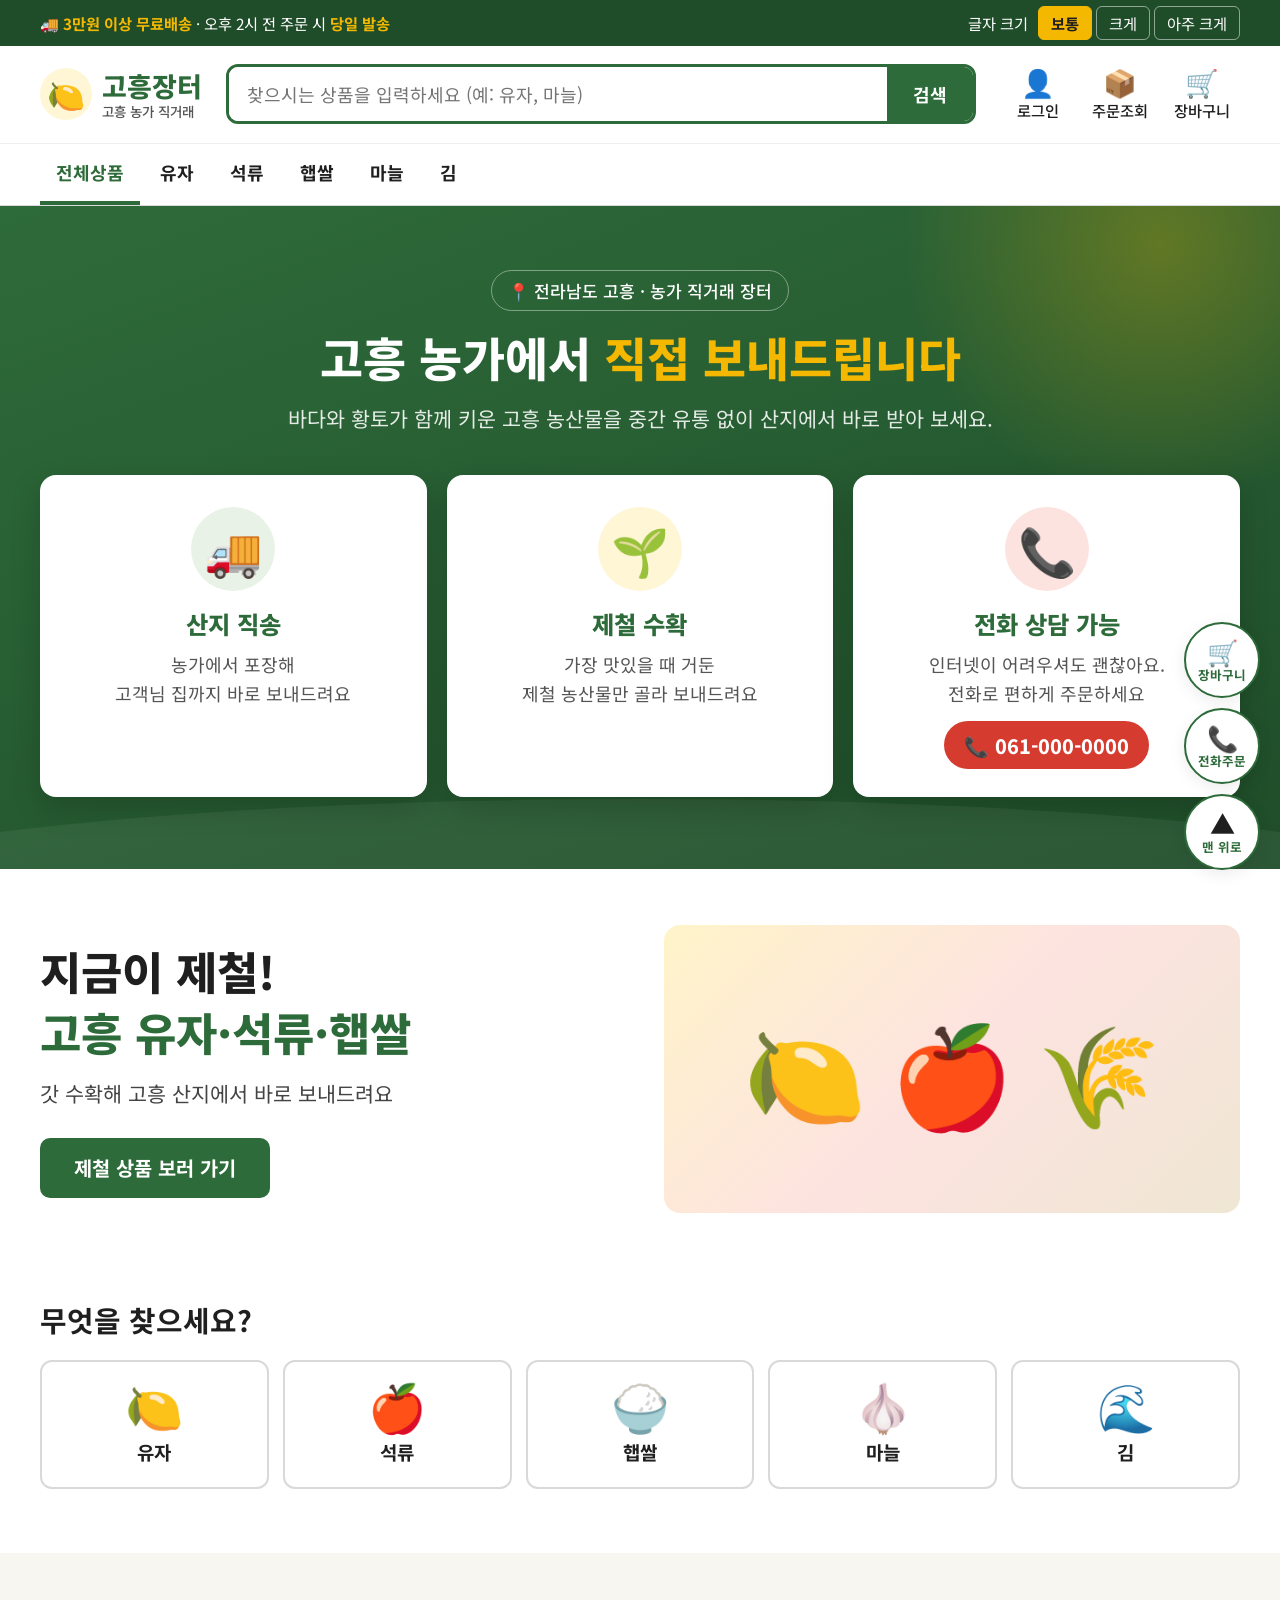
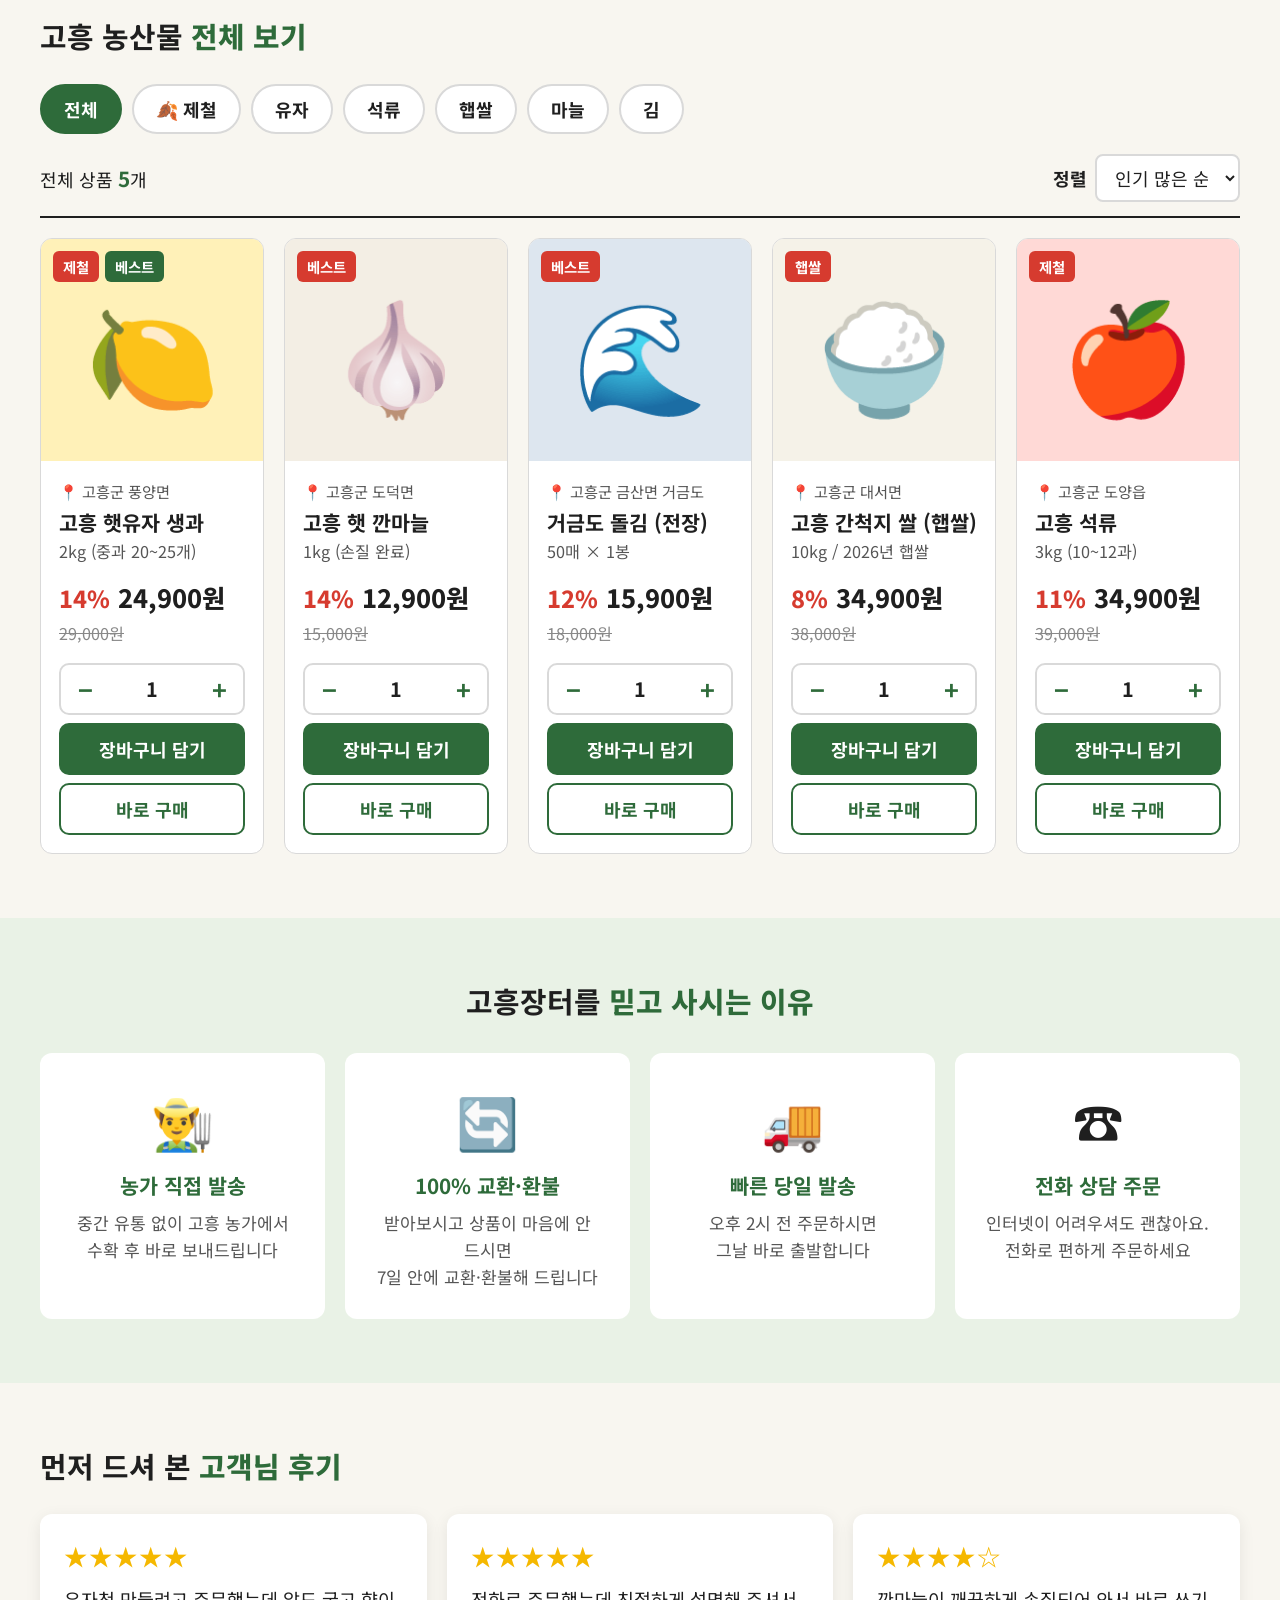
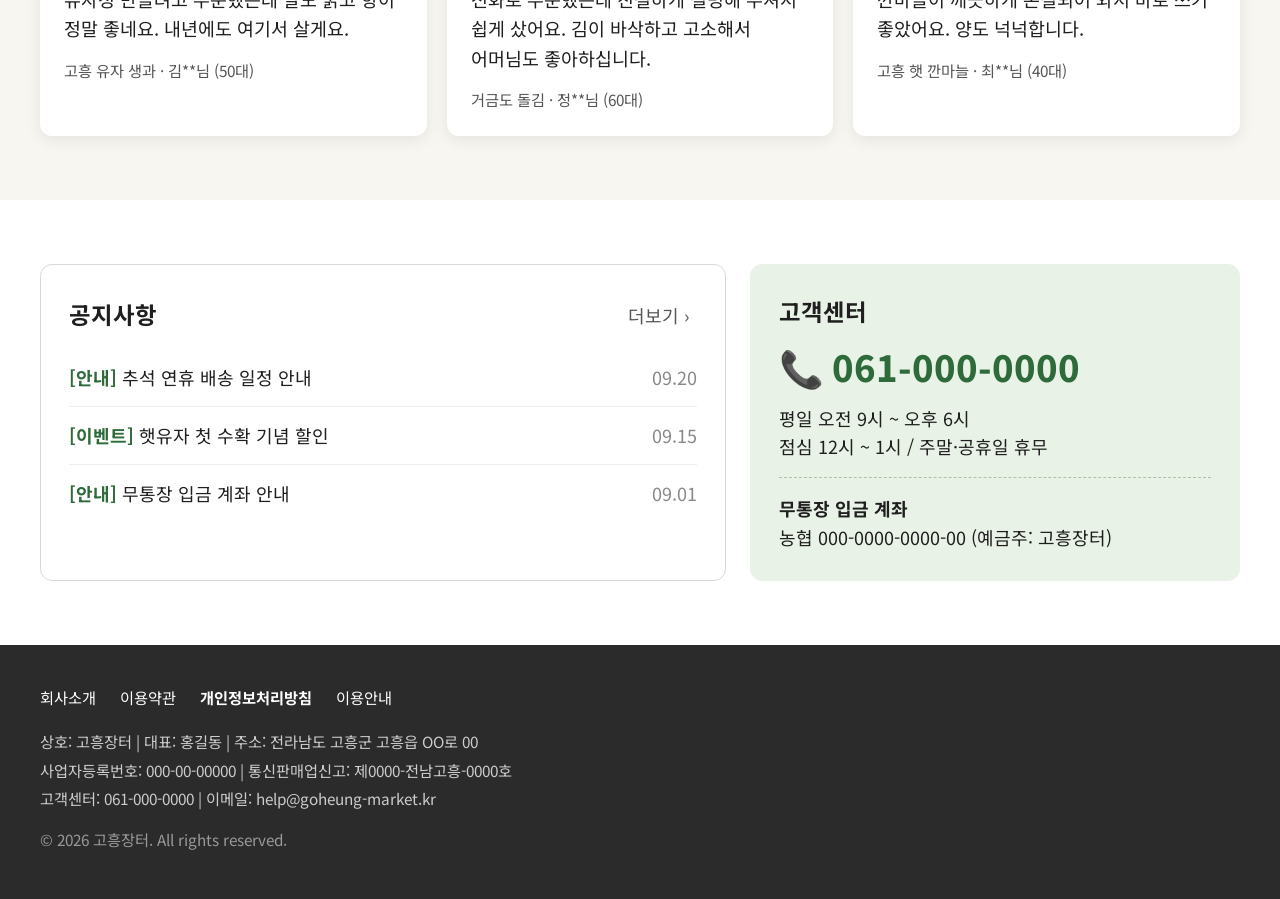
==== index.html @ a5b167a2 "v1.00 고흥장터 메인 화면 - 고흥 소개 히어로, 제철 추천 배너, 카테고리 바로가기 - 상품 5종(유자·석류·햅쌀·마늘·김) 목록, 검색/분류/정렬 - 장바구니 패널(수량 변" ====
<!DOCTYPE html>
<html lang="ko">
<head>
  <meta charset="UTF-8">
  <meta name="viewport" content="width=device-width, initial-scale=1.0">
  <title>고흥장터 - 고흥 농가에서 바로 보내는 농산물</title>
  <meta name="description" content="유자, 석류, 마늘, 쌀, 김까지. 고흥 농가에서 직접 보내는 믿을 수 있는 농산물 직거래 장터">

  <link rel="preconnect" href="https://fonts.googleapis.com">
  <link rel="preconnect" href="https://fonts.gstatic.com" crossorigin>
  <link href="https://fonts.googleapis.com/css2?family=Noto+Sans+KR:wght@400;500;700;800&display=swap" rel="stylesheet">

  <link rel="stylesheet" href="css/common.css">
  <link rel="stylesheet" href="css/main.css">
</head>
<body>
  <!-- 본문 바로가기 (키보드 사용자용) -->
  <a href="#main" class="skip-link">본문 바로가기</a>

  <!-- ===== 상단 띠 배너 ===== -->
  <div class="top-bar">
    <div class="inner">
      <p>🚚 <strong>3만원 이상 무료배송</strong> · 오후 2시 전 주문 시 <strong>당일 발송</strong></p>
      <div class="font-size-ctrl" role="group" aria-label="글자 크기 조절">
        <span class="label">글자 크기</span>
        <button type="button" data-font="normal" aria-pressed="true">보통</button>
        <button type="button" data-font="large" aria-pressed="false">크게</button>
        <button type="button" data-font="xlarge" aria-pressed="false">아주 크게</button>
      </div>
    </div>
  </div>

  <!-- ===== 헤더 ===== -->
  <header class="header">
    <div class="inner header-main">
      <h1 class="logo">
        <a href="index.html">
          <span class="logo-mark" aria-hidden="true">🍋</span>
          <span class="logo-text">고흥장터<small>고흥 농가 직거래</small></span>
        </a>
      </h1>

      <form class="search-form" id="searchForm" role="search">
        <label for="searchInput" class="sr-only">상품 검색</label>
        <input type="search" id="searchInput" placeholder="찾으시는 상품을 입력하세요 (예: 유자, 마늘)" autocomplete="off">
        <button type="submit" class="btn-search">검색</button>
      </form>

      <nav class="util-menu" aria-label="회원 메뉴">
        <a href="html/login.html" class="util-link">
          <span class="ico" aria-hidden="true">👤</span>로그인
        </a>
        <a href="html/order-check.html" class="util-link">
          <span class="ico" aria-hidden="true">📦</span>주문조회
        </a>
        <button type="button" class="util-link cart-open-btn">
          <span class="ico" aria-hidden="true">🛒</span>장바구니
          <span class="cart-badge" data-cart-count>0</span>
        </button>
      </nav>
    </div>

    <!-- 카테고리 메뉴 -->
    <nav class="gnb" aria-label="상품 분류">
      <ul class="inner gnb-list">
        <li><a href="#products" data-category="all">전체상품</a></li>
        <li><a href="#products" data-category="yuja">유자</a></li>
        <li><a href="#products" data-category="pomegranate">석류</a></li>
        <li><a href="#products" data-category="rice">햅쌀</a></li>
        <li><a href="#products" data-category="garlic">마늘</a></li>
        <li><a href="#products" data-category="laver">김</a></li>
      </ul>
    </nav>
  </header>

  <main id="main">
    <!-- ===== 고흥 소개 (히어로) ===== -->
    <section class="intro" aria-labelledby="introTitle">
      <div class="inner">
        <div class="intro-head">
          <p class="intro-eyebrow">📍 전라남도 고흥 · 농가 직거래 장터</p>
          <h2 id="introTitle">고흥 농가에서<br class="m-br"> <em>직접 보내드립니다</em></h2>
          <p class="intro-desc">바다와 황토가 함께 키운 고흥 농산물을<br class="m-br"> 중간 유통 없이 산지에서 바로 받아 보세요.</p>
        </div>
        <ul class="intro-cards">
          <li class="intro-card">
            <span class="intro-ico" aria-hidden="true">🚚</span>
            <h3>산지 직송</h3>
            <p>농가에서 포장해 <br>고객님 집까지 바로 보내드려요</p>
          </li>
          <li class="intro-card">
            <span class="intro-ico" aria-hidden="true">🌱</span>
            <h3>제철 수확</h3>
            <p>가장 맛있을 때 거둔 <br>제철 농산물만 골라 보내드려요</p>
          </li>
          <li class="intro-card">
            <span class="intro-ico" aria-hidden="true">📞</span>
            <h3>전화 상담 가능</h3>
            <p>인터넷이 어려우셔도 괜찮아요. <br>전화로 편하게 주문하세요</p>
            <a href="tel:061-000-0000" class="intro-tel">061-000-0000</a>
          </li>
        </ul>
      </div>
    </section>


    <!-- ===== 제철 추천 배너 ===== -->
    <section class="season" aria-labelledby="seasonTitle">
      <div class="inner season-content">
        <div class="season-text">
          <h2 id="seasonTitle">지금이 제철!<br><em>고흥 유자·석류·햅쌀</em></h2>
          <p class="season-desc">갓 수확해 고흥 산지에서 바로 보내드려요</p>
          <a href="#products" class="btn btn-primary btn-lg" id="seasonLink">제철 상품 보러 가기</a>
        </div>
        <div class="season-image">
          <!-- 대표 상품 사진: img/main/hero-season.jpg 에 넣으면 자동으로 보입니다 -->
          <div class="season-placeholder" aria-hidden="true"><span>🍋</span><span>🍎</span><span>🌾</span></div>
          <img src="img/main/hero-season.jpg" alt="고흥 제철 농산물 유자, 석류, 햅쌀" onerror="this.remove()">
        </div>
      </div>
    </section>

    <!-- ===== 카테고리 바로가기 ===== -->
    <section class="section quick-cate" aria-labelledby="cateTitle">
      <div class="inner">
        <h2 id="cateTitle" class="section-title">무엇을 찾으세요?</h2>
        <ul class="cate-grid">
          <li><button type="button" data-category="yuja"><span aria-hidden="true">🍋</span>유자</button></li>
          <li><button type="button" data-category="pomegranate"><span aria-hidden="true">🍎</span>석류</button></li>
          <li><button type="button" data-category="rice"><span aria-hidden="true">🍚</span>햅쌀</button></li>
          <li><button type="button" data-category="garlic"><span aria-hidden="true">🧄</span>마늘</button></li>
          <li><button type="button" data-category="laver"><span aria-hidden="true">🌊</span>김</button></li>
        </ul>
      </div>
    </section>

    <!-- ===== 전체 상품 목록 ===== -->
    <section class="section products bg-soft" id="products" aria-labelledby="productsTitle">
      <div class="inner">
        <div class="section-head">
          <h2 id="productsTitle" class="section-title">고흥 농산물 <strong>전체 보기</strong></h2>
        </div>

        <!-- 분류 탭 -->
        <div class="filter-tabs" role="tablist" aria-label="상품 분류 선택" id="filterTabs">
          <button type="button" role="tab" data-category="all" aria-selected="true">전체</button>
          <button type="button" role="tab" data-category="season" aria-selected="false">🍂 제철</button>
          <button type="button" role="tab" data-category="yuja" aria-selected="false">유자</button>
          <button type="button" role="tab" data-category="pomegranate" aria-selected="false">석류</button>
          <button type="button" role="tab" data-category="rice" aria-selected="false">햅쌀</button>
          <button type="button" role="tab" data-category="garlic" aria-selected="false">마늘</button>
          <button type="button" role="tab" data-category="laver" aria-selected="false">김</button>
        </div>

        <!-- 결과 / 정렬 -->
        <div class="list-toolbar">
          <p class="result-text" id="resultText" aria-live="polite">전체 상품 <strong>0</strong>개</p>
          <div class="sort-box">
            <label for="sortSelect">정렬</label>
            <select id="sortSelect">
              <option value="popular">인기 많은 순</option>
              <option value="low">낮은 가격 순</option>
              <option value="high">높은 가격 순</option>
              <option value="discount">할인 많은 순</option>
            </select>
          </div>
        </div>

        <ul class="product-grid" id="productList"></ul>
        <div class="empty-result" id="emptyResult" hidden>
          <p>😥 찾으시는 상품이 없습니다.</p>
          <p>다른 이름으로 검색하시거나 <a href="tel:061-000-0000">전화(061-000-0000)</a>로 문의해 주세요.</p>
          <button type="button" class="btn btn-outline" id="resetFilter">전체 상품 다시 보기</button>
        </div>
      </div>
    </section>

    <!-- ===== 믿을 수 있는 이유 ===== -->
    <section class="section trust bg-green" aria-labelledby="trustTitle">
      <div class="inner">
        <h2 id="trustTitle" class="section-title">고흥장터를 <strong>믿고 사시는 이유</strong></h2>
        <ul class="trust-list">
          <li>
            <span aria-hidden="true">👨‍🌾</span>
            <strong>농가 직접 발송</strong>
            <p>중간 유통 없이 고흥 농가에서<br>수확 후 바로 보내드립니다</p>
          </li>
          <li>
            <span aria-hidden="true">🔄</span>
            <strong>100% 교환·환불</strong>
            <p>받아보시고 상품이 마음에 안 드시면<br>7일 안에 교환·환불해 드립니다</p>
          </li>
          <li>
            <span aria-hidden="true">🚚</span>
            <strong>빠른 당일 발송</strong>
            <p>오후 2시 전 주문하시면<br>그날 바로 출발합니다</p>
          </li>
          <li>
            <span aria-hidden="true">☎️</span>
            <strong>전화 상담 주문</strong>
            <p>인터넷이 어려우셔도 괜찮아요. <br>전화로 편하게 주문하세요</p>
          </li>
        </ul>
      </div>
    </section>

    <!-- ===== 고객 후기 ===== -->
    <section class="section review bg-soft" aria-labelledby="reviewTitle">
      <div class="inner">
        <div class="section-head">
          <h2 id="reviewTitle" class="section-title">먼저 드셔 본 <strong>고객님 후기</strong></h2>
        </div>
        <ul class="review-list">
          <li>
            <p class="stars" aria-label="별점 5점 만점에 5점">★★★★★</p>
            <p class="review-text">유자청 만들려고 주문했는데 알도 굵고 향이 정말 좋네요. 내년에도 여기서 살게요.</p>
            <p class="review-meta">고흥 유자 생과 · 김**님 (50대)</p>
          </li>
          <li>
            <p class="stars" aria-label="별점 5점 만점에 5점">★★★★★</p>
            <p class="review-text">전화로 주문했는데 친절하게 설명해 주셔서 쉽게 샀어요. 김이 바삭하고 고소해서 어머님도 좋아하십니다.</p>
            <p class="review-meta">거금도 돌김 · 정**님 (60대)</p>
          </li>
          <li>
            <p class="stars" aria-label="별점 5점 만점에 4점">★★★★☆</p>
            <p class="review-text">깐마늘이 깨끗하게 손질되어 와서 바로 쓰기 좋았어요. 양도 넉넉합니다.</p>
            <p class="review-meta">고흥 햇 깐마늘 · 최**님 (40대)</p>
          </li>
        </ul>
      </div>
    </section>

    <!-- ===== 공지 / 고객센터 ===== -->
    <section class="section cs" aria-label="공지사항과 고객센터">
      <div class="inner cs-wrap">
        <div class="cs-box notice">
          <div class="cs-head">
            <h2>공지사항</h2>
            <a href="html/notice.html" class="more">더보기 ›</a>
          </div>
          <ul class="notice-list">
            <li><a href="html/notice.html"><span>[안내]</span> 추석 연휴 배송 일정 안내</a><time datetime="2026-09-20">09.20</time></li>
            <li><a href="html/notice.html"><span>[이벤트]</span> 햇유자 첫 수확 기념 할인</a><time datetime="2026-09-15">09.15</time></li>
            <li><a href="html/notice.html"><span>[안내]</span> 무통장 입금 계좌 안내</a><time datetime="2026-09-01">09.01</time></li>
          </ul>
        </div>
        <div class="cs-box call">
          <h2>고객센터</h2>
          <a href="tel:061-000-0000" class="cs-tel">📞 061-000-0000</a>
          <p>평일 오전 9시 ~ 오후 6시<br>점심 12시 ~ 1시 / 주말·공휴일 휴무</p>
          <div class="cs-bank">
            <strong>무통장 입금 계좌</strong>
            <p>농협 000-0000-0000-00 (예금주: 고흥장터)</p>
          </div>
        </div>
      </div>
    </section>
  </main>

  <!-- ===== 푸터 ===== -->
  <footer class="footer">
    <div class="inner">
      <ul class="footer-links">
        <li><a href="html/about.html">회사소개</a></li>
        <li><a href="html/terms.html">이용약관</a></li>
        <li><a href="html/privacy.html"><strong>개인정보처리방침</strong></a></li>
        <li><a href="html/guide.html">이용안내</a></li>
      </ul>
      <address class="footer-info">
        <p>상호: 고흥장터 | 대표: 홍길동 | 주소: 전라남도 고흥군 고흥읍 OO로 00</p>
        <p>사업자등록번호: 000-00-00000 | 통신판매업신고: 제0000-전남고흥-0000호</p>
        <p>고객센터: 061-000-0000 | 이메일: help@goheung-market.kr</p>
      </address>
      <p class="copyright">© 2026 고흥장터. All rights reserved.</p>
    </div>
  </footer>

  <!-- ===== 오른쪽 떠 있는 버튼 ===== -->
  <div class="floating" aria-label="빠른 메뉴">
    <button type="button" class="float-btn cart-open-btn" aria-label="장바구니 열기">
      <span aria-hidden="true">🛒</span><em>장바구니</em>
      <span class="cart-badge" data-cart-count>0</span>
    </button>
    <a href="tel:061-000-0000" class="float-btn" aria-label="전화 주문">
      <span aria-hidden="true">📞</span><em>전화주문</em>
    </a>
    <button type="button" class="float-btn to-top" id="toTop" aria-label="맨 위로 이동">
      <span aria-hidden="true">▲</span><em>맨 위로</em>
    </button>
  </div>

  <!-- ===== 모바일 하단 메뉴 ===== -->
  <nav class="mobile-nav" aria-label="모바일 메뉴">
    <a href="index.html" class="is-active"><span aria-hidden="true">🏠</span>홈</a>
    <a href="#products"><span aria-hidden="true">📋</span>전체상품</a>
    <button type="button" class="cart-open-btn"><span aria-hidden="true">🛒</span>장바구니<span class="cart-badge" data-cart-count>0</span></button>
    <a href="tel:061-000-0000"><span aria-hidden="true">📞</span>전화주문</a>
    <a href="html/login.html"><span aria-hidden="true">👤</span>내 정보</a>
  </nav>

  <!-- ===== 장바구니 패널 ===== -->
  <div class="cart-dim" id="cartDim" hidden></div>
  <aside class="cart-panel" id="cartPanel" aria-labelledby="cartTitle" aria-hidden="true" tabindex="-1">
    <div class="cart-head">
      <h2 id="cartTitle">🛒 장바구니</h2>
      <button type="button" class="cart-close" id="cartClose" aria-label="장바구니 닫기">✕ 닫기</button>
    </div>
    <div class="cart-body">
      <ul class="cart-items" id="cartItems"></ul>
      <div class="cart-empty" id="cartEmpty">
        <p aria-hidden="true">🧺</p>
        <p>장바구니가 비어 있습니다.<br>마음에 드는 상품을 담아 보세요.</p>
      </div>
    </div>
    <div class="cart-foot">
      <p class="ship-notice" id="shipNotice"></p>
      <dl class="cart-sum">
        <div><dt>상품 금액</dt><dd id="sumProducts">0원</dd></div>
        <div><dt>배송비</dt><dd id="sumShipping">0원</dd></div>
        <div class="total"><dt>결제하실 금액</dt><dd id="sumTotal">0원</dd></div>
      </dl>
      <a href="html/order.html" class="btn btn-primary btn-block btn-xl" id="orderBtn">주문하기</a>
      <button type="button" class="btn btn-outline btn-block" id="keepShopping">쇼핑 계속하기</button>
    </div>
  </aside>

  <!-- ===== 알림 메시지 ===== -->
  <div class="toast" id="toast" role="status" aria-live="polite"></div>

  <script src="js/data.js"></script>
  <script src="js/common.js"></script>
  <script src="js/main.js"></script>
</body>
</html>
---- css/common.css ----
/* =========================================================
   공통 스타일 (모든 페이지)
   - 40대 이상 사용자를 위해 글자는 크게, 버튼은 넓게, 대비는 뚜렷하게
   ========================================================= */

:root {
  --green: #2e6b3a;
  --green-dark: #1f4d29;
  --green-soft: #e9f2e6;
  --yellow: #f5b800;
  --yellow-soft: #fff6d6;
  --red: #d63b2f;
  --text: #1f1f1f;
  --text-sub: #555;
  --line: #d9d9d9;
  --bg: #ffffff;
  --bg-soft: #f8f6f0;
  --radius: 12px;
  --shadow: 0 4px 16px rgba(0, 0, 0, 0.08);
  --inner: 1240px;
  --header-h: 0px;
}

/* ---------- 글자 크기 단계 ---------- */
html { font-size: 112.5%; scroll-behavior: smooth; }            /* 보통 18px */
html[data-font-size="large"] { font-size: 125%; }               /* 크게 20px */
html[data-font-size="xlarge"] { font-size: 137.5%; }            /* 아주 크게 22px */

@media (prefers-reduced-motion: reduce) {
  html { scroll-behavior: auto; }
  *, *::before, *::after { transition: none !important; animation: none !important; }
}

/* ---------- 리셋 ---------- */
*, *::before, *::after { box-sizing: border-box; }
body, h1, h2, h3, p, ul, ol, dl, dd, figure { margin: 0; padding: 0; }
ul, ol { list-style: none; }
a { color: inherit; text-decoration: none; }
img { max-width: 100%; display: block; }
button, input, select { font: inherit; color: inherit; }
button { cursor: pointer; background: none; border: 0; }
address { font-style: normal; }

body {
  font-family: 'Noto Sans KR', 'Malgun Gothic', '맑은 고딕', sans-serif;
  font-size: 1rem;
  line-height: 1.6;
  color: var(--text);
  background: var(--bg);
  word-break: keep-all;
  -webkit-font-smoothing: antialiased;
}
body.no-scroll { overflow: hidden; }

/* 키보드 이동 시 초점 표시 크게 */
:focus-visible {
  outline: 3px solid var(--yellow);
  outline-offset: 3px;
  border-radius: 4px;
}

.inner {
  width: 100%;
  max-width: var(--inner);
  margin: 0 auto;
  padding: 0 20px;
}

.sr-only {
  position: absolute; width: 1px; height: 1px;
  overflow: hidden; clip: rect(0 0 0 0); white-space: nowrap;
}

.skip-link {
  position: absolute; left: 10px; top: -100px; z-index: 1000;
  padding: 12px 20px; background: var(--green); color: #fff; font-weight: 700;
  border-radius: 8px;
}
.skip-link:focus { top: 10px; }

/* ---------- 버튼 ---------- */
.btn {
  display: inline-flex; align-items: center; justify-content: center; gap: 6px;
  min-height: 52px; padding: 0 24px;
  font-weight: 700; font-size: 1rem;
  border-radius: 10px; border: 2px solid transparent;
  transition: background .15s, color .15s, border-color .15s;
}
.btn-primary { background: var(--green); color: #fff; }
.btn-primary:hover { background: var(--green-dark); }
.btn-outline { background: #fff; color: var(--green); border-color: var(--green); }
.btn-outline:hover { background: var(--green-soft); }
.btn-lg { min-height: 60px; padding: 0 32px; font-size: 1.1rem; }
.btn-xl { min-height: 64px; font-size: 1.2rem; }
.btn-block { display: flex; width: 100%; }
.btn.is-disabled { background: #bbb; border-color: #bbb; color: #fff; cursor: not-allowed; }

/* ---------- 상단 띠 ---------- */
.top-bar { background: var(--green-dark); color: #fff; font-size: 0.85rem; }
.top-bar .inner {
  display: flex; align-items: center; justify-content: space-between; gap: 12px;
  min-height: 46px; flex-wrap: wrap;
}
.top-bar strong { color: var(--yellow); }

.font-size-ctrl { display: flex; align-items: center; gap: 4px; }
.font-size-ctrl .label { margin-right: 6px; }
.font-size-ctrl button {
  min-height: 34px; padding: 0 12px;
  border: 1px solid rgba(255,255,255,.5); border-radius: 6px;
  color: #fff; font-size: 0.85rem;
}
.font-size-ctrl button[aria-pressed="true"] {
  background: var(--yellow); border-color: var(--yellow); color: var(--text); font-weight: 700;
}

/* ---------- 헤더 ---------- */
.header {
  position: sticky; top: 0; z-index: 100;
  background: #fff; border-bottom: 1px solid var(--line);
}
.header-main {
  display: flex; align-items: center; gap: 24px;
  padding-top: 16px; padding-bottom: 16px;
}
.logo a { display: flex; align-items: center; gap: 10px; }
.logo-mark {
  display: grid; place-items: center;
  width: 52px; height: 52px; border-radius: 50%;
  background: var(--yellow-soft); font-size: 1.7rem;
}
.logo-text { display: flex; flex-direction: column; font-size: 1.5rem; font-weight: 800; color: var(--green); line-height: 1.2; }
.logo-text small { font-size: 0.75rem; font-weight: 500; color: var(--text-sub); }

.search-form {
  flex: 1; display: flex;
  border: 3px solid var(--green); border-radius: 12px; overflow: hidden;
}
.search-form input {
  flex: 1; min-width: 0; min-height: 54px;
  padding: 0 18px; border: 0; font-size: 1rem;
}
.search-form input:focus { outline: none; }
.search-form:focus-within { box-shadow: 0 0 0 3px var(--yellow); }
.btn-search {
  padding: 0 26px; background: var(--green); color: #fff; font-weight: 700; font-size: 1rem;
}

.util-menu { display: flex; gap: 6px; }
.util-link {
  position: relative;
  display: flex; flex-direction: column; align-items: center; justify-content: center;
  min-width: 76px; min-height: 60px; padding: 4px 8px;
  border-radius: 10px; font-size: 0.85rem; font-weight: 500;
}
.util-link:hover { background: var(--bg-soft); }
.util-link .ico { font-size: 1.5rem; line-height: 1.2; }

.cart-badge {
  position: absolute; top: 0; right: 6px;
  display: none; min-width: 24px; height: 24px; padding: 0 6px;
  border-radius: 12px; background: var(--red); color: #fff;
  font-size: 0.75rem; font-weight: 700; line-height: 24px; text-align: center;
}
.cart-badge.is-show { display: inline-block; }

/* 카테고리 메뉴 */
.gnb { border-top: 1px solid #eee; }
.gnb-list { display: flex; gap: 4px; overflow-x: auto; scrollbar-width: none; }
.gnb-list::-webkit-scrollbar { display: none; }
.gnb-list a {
  display: block; padding: 14px 16px;
  font-weight: 700; white-space: nowrap;
  border-bottom: 4px solid transparent;
}
.gnb-list a:hover, .gnb-list a.is-active { color: var(--green); border-bottom-color: var(--green); }

/* ---------- 섹션 공통 ---------- */
.section { padding: 64px 0; }
.bg-soft { background: var(--bg-soft); }
.bg-green { background: var(--green-soft); }
.section-head { margin-bottom: 28px; }
.section-title { font-size: 1.6rem; font-weight: 700; line-height: 1.35; }
.section-title strong { color: var(--green); font-weight: 800; }
.section-desc { margin-top: 6px; color: var(--text-sub); }

/* ---------- 수량 선택 ---------- */
.qty-box {
  display: inline-flex; align-items: center;
  border: 2px solid var(--line); border-radius: 10px; overflow: hidden; background: #fff;
}
.qty-box button {
  width: 48px; height: 48px; font-size: 1.4rem; font-weight: 700; color: var(--green);
}
.qty-box button:hover { background: var(--green-soft); }
.qty-num { min-width: 40px; text-align: center; font-weight: 700; font-size: 1.1rem; }

/* ---------- 푸터 ---------- */
.footer { padding: 40px 0 48px; background: #2b2b2b; color: #ccc; font-size: 0.85rem; }
.footer-links { display: flex; flex-wrap: wrap; gap: 8px 24px; margin-bottom: 20px; }
.footer-links a { color: #fff; }
.footer-links a:hover { text-decoration: underline; }
.footer-info p { margin-bottom: 4px; }
.copyright { margin-top: 16px; color: #999; }

/* ---------- 떠 있는 버튼 ---------- */
.floating {
  position: fixed; right: 20px; bottom: 30px; z-index: 90;
  display: flex; flex-direction: column; gap: 10px;
}
.float-btn {
  position: relative;
  display: flex; flex-direction: column; align-items: center; justify-content: center;
  width: 76px; height: 76px; border-radius: 50%;
  background: #fff; border: 2px solid var(--green); box-shadow: var(--shadow);
  font-size: 1.4rem; line-height: 1.1;
}
.float-btn em { font-style: normal; font-size: 0.7rem; font-weight: 700; color: var(--green); margin-top: 2px; }
.float-btn:hover { background: var(--green-soft); }
.float-btn .cart-badge { top: -4px; right: -4px; }
.to-top { opacity: 0; visibility: hidden; transition: opacity .2s; }
.to-top.is-show { opacity: 1; visibility: visible; }

/* ---------- 모바일 하단 메뉴 ---------- */
.mobile-nav { display: none; }

/* ---------- 장바구니 패널 ---------- */
.cart-dim {
  position: fixed; inset: 0; z-index: 200; background: rgba(0,0,0,.5);
}
.cart-panel {
  position: fixed; top: 0; right: 0; bottom: 0; z-index: 210;
  display: flex; flex-direction: column;
  width: 100%; max-width: 480px; background: #fff;
  transform: translateX(100%); transition: transform .25s ease;
  visibility: hidden;
}
.cart-panel.is-open { transform: translateX(0); visibility: visible; }
.cart-panel:focus { outline: none; }

.cart-head {
  display: flex; align-items: center; justify-content: space-between;
  padding: 18px 20px; border-bottom: 2px solid var(--green);
}
.cart-head h2 { font-size: 1.35rem; }
.cart-close {
  min-height: 46px; padding: 0 14px;
  border: 2px solid var(--line); border-radius: 8px; font-weight: 700;
}

.cart-body { flex: 1; overflow-y: auto; padding: 8px 20px; }
.cart-item {
  display: grid; grid-template-columns: 72px 1fr auto; gap: 14px; align-items: start;
  padding: 16px 0; border-bottom: 1px solid #eee;
}
.cart-thumb {
  display: grid; place-items: center;
  width: 72px; height: 72px; border-radius: 10px; font-size: 2.2rem;
}
.cart-name { font-weight: 700; line-height: 1.4; }
.cart-option { margin-bottom: 8px; font-size: 0.85rem; color: var(--text-sub); }
.cart-item .qty-box button { width: 42px; height: 42px; }
.cart-right { display: flex; flex-direction: column; align-items: flex-end; gap: 10px; }
.cart-price { font-size: 1.05rem; }
.cart-del {
  min-height: 40px; padding: 0 12px;
  border: 1px solid var(--line); border-radius: 8px; font-size: 0.85rem; color: var(--text-sub);
}
.cart-del:hover { border-color: var(--red); color: var(--red); }

.cart-empty { padding: 60px 0; text-align: center; color: var(--text-sub); }
.cart-empty p:first-child { font-size: 3.5rem; }

.cart-foot { padding: 16px 20px 20px; border-top: 1px solid var(--line); background: var(--bg-soft); }
.ship-notice { margin-bottom: 10px; padding: 10px 14px; border-radius: 8px; background: var(--yellow-soft); text-align: center; }
.ship-notice:empty { display: none; }
.ship-notice strong { color: var(--red); }
.cart-sum { margin-bottom: 14px; }
.cart-sum div { display: flex; justify-content: space-between; padding: 4px 0; }
.cart-sum dt { color: var(--text-sub); }
.cart-sum .total { margin-top: 6px; padding-top: 10px; border-top: 1px dashed var(--line); }
.cart-sum .total dt { color: var(--text); font-weight: 700; }
.cart-sum .total dd { font-size: 1.5rem; font-weight: 800; color: var(--red); }
.cart-foot .btn + .btn { margin-top: 8px; }

/* ---------- 알림 메시지 ---------- */
.toast {
  position: fixed; left: 50%; bottom: 40px; z-index: 300;
  display: flex; align-items: center; gap: 16px;
  max-width: calc(100% - 32px); padding: 18px 24px;
  background: #222; color: #fff; border-radius: 12px; box-shadow: var(--shadow);
  font-size: 1rem;
  transform: translate(-50%, 30px); opacity: 0; visibility: hidden;
  transition: transform .25s, opacity .25s, visibility .25s;
}
.toast.is-show { transform: translate(-50%, 0); opacity: 1; visibility: visible; }
.toast-btn {
  flex-shrink: 0; min-height: 44px; padding: 0 16px;
  background: var(--yellow); color: var(--text); border-radius: 8px; font-weight: 700;
}

/* =========================================================
   반응형
   ========================================================= */
@media (max-width: 1024px) {
  .header-main { flex-wrap: wrap; gap: 12px 16px; }
  .search-form { order: 3; flex-basis: 100%; }
  .util-menu { margin-left: auto; }
}

@media (max-width: 768px) {
  .inner { padding: 0 16px; }
  .top-bar .inner { justify-content: center; padding-top: 6px; padding-bottom: 6px; }
  .top-bar p { text-align: center; }
  .font-size-ctrl .label { display: none; }

  .header-main { padding-top: 10px; padding-bottom: 10px; }
  .logo-mark { width: 42px; height: 42px; font-size: 1.4rem; }
  .logo-text { font-size: 1.25rem; }
  .util-menu { display: none; }
  .search-form input { min-height: 50px; }
  .btn-search { padding: 0 18px; }

  .section { padding: 44px 0; }
  .section-title { font-size: 1.35rem; }

  .floating { display: none; }

  /* 모바일 하단 고정 메뉴 */
  body { padding-bottom: 72px; }
  .mobile-nav {
    position: fixed; left: 0; right: 0; bottom: 0; z-index: 150;
    display: grid; grid-template-columns: repeat(5, 1fr);
    height: 72px; background: #fff; border-top: 1px solid var(--line);
    box-shadow: 0 -2px 10px rgba(0,0,0,.06);
  }
  .mobile-nav a, .mobile-nav button {
    position: relative;
    display: flex; flex-direction: column; align-items: center; justify-content: center;
    font-size: 0.75rem; font-weight: 700;
  }
  .mobile-nav span[aria-hidden] { font-size: 1.4rem; line-height: 1.2; }
  .mobile-nav .is-active { color: var(--green); }
  .mobile-nav .cart-badge { top: 4px; right: calc(50% - 26px); }

  .toast { bottom: 90px; flex-direction: column; gap: 10px; text-align: center; }
  .footer { padding-bottom: 24px; }
}
---- css/main.css ----
/* =========================================================
   메인 화면 스타일 (index.html)
   ========================================================= */

/* ---------- 고흥 소개 (히어로) ---------- */
.intro {
  position: relative; overflow: hidden;
  padding: 64px 0 72px;
  background: linear-gradient(160deg, #2e6b3a 0%, #1f4d29 100%);
  color: #fff;
}
/* 배경 장식: 고흥의 바다와 들판을 표현한 둥근 물결 */
.intro::before, .intro::after {
  content: ''; position: absolute; border-radius: 50%; pointer-events: none;
}
.intro::before {
  width: 520px; height: 520px; right: -140px; top: -220px;
  background: radial-gradient(circle, rgba(245,184,0,.28) 0%, rgba(245,184,0,0) 70%);
}
.intro::after {
  width: 140%; height: 220px; left: -20%; bottom: -150px;
  background: rgba(255,255,255,.06);
}
.intro .inner { position: relative; z-index: 1; }

.intro-head { text-align: center; margin-bottom: 40px; }
.intro-eyebrow {
  display: inline-block; margin-bottom: 16px; padding: 6px 16px;
  border: 1px solid rgba(255,255,255,.4); border-radius: 30px;
  font-size: 0.95rem; font-weight: 500;
}
.intro-head h2 { font-size: 2.6rem; font-weight: 800; line-height: 1.3; }
.intro-head h2 em { font-style: normal; color: var(--yellow); }
.intro-desc { margin-top: 14px; font-size: 1.15rem; color: rgba(255,255,255,.88); }
.m-br { display: none; }

.intro-cards { display: grid; grid-template-columns: repeat(3, 1fr); gap: 20px; }
.intro-card {
  display: flex; flex-direction: column; align-items: center; text-align: center;
  padding: 32px 20px 28px;
  background: #fff; color: var(--text); border-radius: 16px;
  box-shadow: 0 10px 30px rgba(0,0,0,.18);
}
.intro-ico {
  display: grid; place-items: center;
  width: 84px; height: 84px; margin-bottom: 14px; border-radius: 50%;
  background: var(--green-soft); font-size: 2.6rem;
}
.intro-card:nth-child(2) .intro-ico { background: var(--yellow-soft); }
.intro-card:nth-child(3) .intro-ico { background: #fde3e0; }
.intro-card h3 { margin-bottom: 6px; font-size: 1.35rem; font-weight: 800; color: var(--green); }
.intro-card p { color: var(--text-sub); }
.intro-tel {
  display: inline-flex; align-items: center; min-height: 48px; margin-top: 14px; padding: 0 20px;
  border-radius: 30px; background: var(--red); color: #fff; font-weight: 800; font-size: 1.1rem;
}
.intro-tel::before { content: '📞'; margin-right: 6px; }
.intro-tel:hover { background: #b82f25; }

/* ---------- 제철 추천 배너 ---------- */
.season { padding: 56px 0 24px; background: #fff; }
.season-content {
  display: grid; grid-template-columns: 1fr 1fr; align-items: center; gap: 48px;
}
.season-text h2 { font-size: 2.5rem; font-weight: 800; line-height: 1.35; }
.season-text h2 em { font-style: normal; color: var(--green); }
.season-desc { margin: 14px 0 28px; font-size: 1.15rem; color: #444; }

.season-image {
  position: relative; overflow: hidden;
  aspect-ratio: 2 / 1; border-radius: 16px; background: #e7e4dc;
}
.season-placeholder {
  display: flex; align-items: center; justify-content: center; gap: 4%;
  width: 100%; height: 100%;
  background: linear-gradient(135deg, #fff4c9 0%, #fde3e0 50%, #efe6d3 100%);
  font-size: 5.5rem;
}
.season-image img {
  position: absolute; inset: 0; width: 100%; height: 100%; object-fit: cover;
}

/* ---------- 카테고리 바로가기 ---------- */
.quick-cate .section-title { margin-bottom: 20px; }
.cate-grid { display: grid; grid-template-columns: repeat(5, 1fr); gap: 14px; }
.cate-grid button {
  display: flex; flex-direction: column; align-items: center; gap: 8px; width: 100%;
  padding: 20px 8px; border: 2px solid var(--line); border-radius: var(--radius);
  background: #fff; font-weight: 700; font-size: 1.05rem;
  transition: border-color .15s, transform .15s;
}
.cate-grid button span { font-size: 2.6rem; line-height: 1; }
.cate-grid button:hover { border-color: var(--green); transform: translateY(-3px); }

/* ---------- 상품 목록 ---------- */
/* 고정 헤더에 제목이 가려지지 않도록 */
#products { scroll-margin-top: 150px; }
@media (max-width: 1024px) { #products { scroll-margin-top: 190px; } }

.product-grid { display: grid; grid-template-columns: repeat(5, 1fr); gap: 20px; }

.product-card {
  display: flex; flex-direction: column;
  background: #fff; border: 1px solid var(--line); border-radius: var(--radius);
  overflow: hidden; transition: box-shadow .2s;
}
.product-card:hover { box-shadow: var(--shadow); }

.product-thumb {
  position: relative; display: grid; place-items: center;
  aspect-ratio: 1 / 1; overflow: hidden;
}
.thumb-emoji { font-size: 6rem; }
.product-thumb img {
  position: absolute; inset: 0; width: 100%; height: 100%; object-fit: cover;
}
.badges { position: absolute; top: 12px; left: 12px; display: flex; flex-wrap: wrap; gap: 6px; }
.badge {
  padding: 4px 10px; border-radius: 6px;
  background: var(--green); color: #fff; font-size: 0.8rem; font-weight: 700;
}
.badge:first-child { background: var(--red); }

.product-body { display: flex; flex-direction: column; flex: 1; padding: 18px; }
.product-origin { font-size: 0.85rem; color: var(--text-sub); }
.product-name { margin: 4px 0 2px; font-size: 1.15rem; font-weight: 700; line-height: 1.4; }
.product-name a:hover { text-decoration: underline; }
.product-option { font-size: 0.9rem; color: var(--text-sub); }

.product-price { display: flex; align-items: baseline; flex-wrap: wrap; gap: 4px 8px; margin: 12px 0 16px; }
.product-price .rate { font-size: 1.3rem; font-weight: 800; color: var(--red); }
.product-price strong { font-size: 1.4rem; font-weight: 800; }
.product-price del { font-size: 0.9rem; color: #888; }

.product-actions {
  display: grid; grid-template-columns: 1fr; gap: 8px; margin-top: auto;
}
.product-actions .qty-box { justify-content: space-between; width: 100%; }
.product-actions .btn { width: 100%; padding: 0 8px; white-space: nowrap; }

/* 분류 탭 */
.filter-tabs { display: flex; flex-wrap: wrap; gap: 10px; margin-bottom: 20px; }
.filter-tabs button {
  min-height: 50px; padding: 0 22px;
  border: 2px solid var(--line); border-radius: 30px; background: #fff;
  font-weight: 700;
}
.filter-tabs button:hover { border-color: var(--green); color: var(--green); }
.filter-tabs button[aria-selected="true"] { background: var(--green); border-color: var(--green); color: #fff; }

.list-toolbar {
  display: flex; align-items: center; justify-content: space-between; gap: 12px;
  margin-bottom: 20px; padding-bottom: 14px; border-bottom: 2px solid var(--text);
}
.result-text strong { color: var(--green); font-size: 1.15rem; }
.sort-box { display: flex; align-items: center; gap: 8px; }
.sort-box label { font-weight: 700; }
.sort-box select {
  min-height: 48px; padding: 0 14px;
  border: 2px solid var(--line); border-radius: 8px; background: #fff;
}

.empty-result { padding: 60px 20px; text-align: center; background: var(--bg-soft); border-radius: var(--radius); }
.empty-result p:first-child { font-size: 1.3rem; font-weight: 700; margin-bottom: 6px; }
.empty-result a { color: var(--green); text-decoration: underline; }
.empty-result .btn { margin-top: 20px; }

/* ---------- 믿을 수 있는 이유 ---------- */
.trust .section-title { text-align: center; margin-bottom: 32px; }
.trust-list { display: grid; grid-template-columns: repeat(4, 1fr); gap: 20px; }
.trust-list li {
  display: flex; flex-direction: column; align-items: center; text-align: center;
  padding: 28px 16px; background: #fff; border-radius: var(--radius);
}
.trust-list span { font-size: 2.8rem; margin-bottom: 8px; }
.trust-list strong { font-size: 1.15rem; margin-bottom: 6px; color: var(--green); }
.trust-list p { color: var(--text-sub); font-size: 0.95rem; }

/* ---------- 고객 후기 ---------- */
.review-list { display: grid; grid-template-columns: repeat(3, 1fr); gap: 20px; }
.review-list li { padding: 24px; background: #fff; border-radius: var(--radius); box-shadow: var(--shadow); }
.stars { color: var(--yellow); font-size: 1.3rem; letter-spacing: 2px; }
.review-text { margin: 10px 0 14px; font-size: 1.02rem; }
.review-meta { font-size: 0.85rem; color: var(--text-sub); }

/* ---------- 공지 / 고객센터 ---------- */
.cs-wrap { display: grid; grid-template-columns: 1.4fr 1fr; gap: 24px; }
.cs-box { padding: 28px; border: 1px solid var(--line); border-radius: var(--radius); }
.cs-box h2 { font-size: 1.3rem; }
.cs-head { display: flex; justify-content: space-between; align-items: center; margin-bottom: 12px; }
.cs-head .more { color: var(--text-sub); padding: 8px; }
.notice-list li {
  display: flex; justify-content: space-between; gap: 12px;
  padding: 14px 0; border-bottom: 1px solid #eee;
}
.notice-list li:last-child { border-bottom: 0; }
.notice-list a:hover { text-decoration: underline; }
.notice-list span { color: var(--green); font-weight: 700; }
.notice-list time { color: #888; flex-shrink: 0; }

.cs-box.call { background: var(--green-soft); border-color: var(--green-soft); }
.cs-tel { display: block; margin: 8px 0; font-size: 2rem; font-weight: 800; color: var(--green); }
.cs-bank { margin-top: 16px; padding-top: 16px; border-top: 1px dashed #aac3a4; }

/* =========================================================
   반응형
   ========================================================= */
@media (max-width: 1024px) {
  .product-grid { grid-template-columns: repeat(3, 1fr); }
  .trust-list { grid-template-columns: repeat(2, 1fr); }
  .review-list { grid-template-columns: 1fr; }
  .cate-grid { grid-template-columns: repeat(3, 1fr); }
  .intro-head h2 { font-size: 2.1rem; }
  .intro-cards { gap: 14px; }
  .intro-card { padding: 26px 14px 22px; }
  .season-text h2 { font-size: 2rem; }
  .season-content { gap: 28px; }
  .season-placeholder { font-size: 4rem; }
}

@media (max-width: 768px) {
  .intro { padding: 40px 0 48px; }
  .intro-head { margin-bottom: 28px; }
  .intro-head h2 { font-size: 1.75rem; }
  .intro-desc { font-size: 1rem; }
  .m-br { display: inline; }
  .intro-cards { grid-template-columns: 1fr; gap: 12px; }
  .intro-card {
    display: grid; grid-template-columns: 64px 1fr; column-gap: 16px; align-items: center;
    padding: 18px; text-align: left;
  }
  .intro-ico { grid-row: span 2; width: 64px; height: 64px; margin: 0; font-size: 2rem; }
  .intro-card h3 { margin: 0; font-size: 1.2rem; }
  .intro-card p br { display: none; }
  .intro-tel { grid-column: 1 / -1; justify-content: center; margin-top: 12px; }

  .season { padding: 28px 0 36px; }
  .season-content { grid-template-columns: 1fr; gap: 24px; }
  .season-image { order: -1; }
  .season-text h2 { font-size: 1.7rem; }
  .season-desc { font-size: 1rem; margin: 10px 0 20px; }
  .season-text .btn-lg { width: 100%; }
  .season-placeholder { font-size: 3.5rem; }

  .product-grid { grid-template-columns: repeat(2, 1fr); gap: 12px; }
  .product-body { padding: 12px; }
  .thumb-emoji { font-size: 4rem; }
  .product-name { font-size: 1rem; }
  .product-price strong { font-size: 1.15rem; }
  .product-price .rate { font-size: 1.05rem; }
  .product-actions .btn { min-height: 48px; padding: 0 8px; font-size: 0.9rem; }
  .qty-box button { width: 44px; height: 44px; }

  .filter-tabs { flex-wrap: nowrap; overflow-x: auto; padding-bottom: 4px; margin: 0 -16px 16px; padding-left: 16px; padding-right: 16px; }
  .filter-tabs button { flex-shrink: 0; min-height: 46px; padding: 0 18px; }
  .list-toolbar { flex-wrap: wrap; }

  .trust-list { grid-template-columns: 1fr 1fr; gap: 12px; }
  .trust-list li { padding: 20px 10px; }
  .trust-list p br { display: none; }

  .cs-wrap { grid-template-columns: 1fr; }
  .cs-box { padding: 20px; }
  .cs-tel { font-size: 1.6rem; }
}

@media (max-width: 400px) {
  .product-grid { grid-template-columns: 1fr; }
  .cate-grid { grid-template-columns: repeat(2, 1fr); }
}
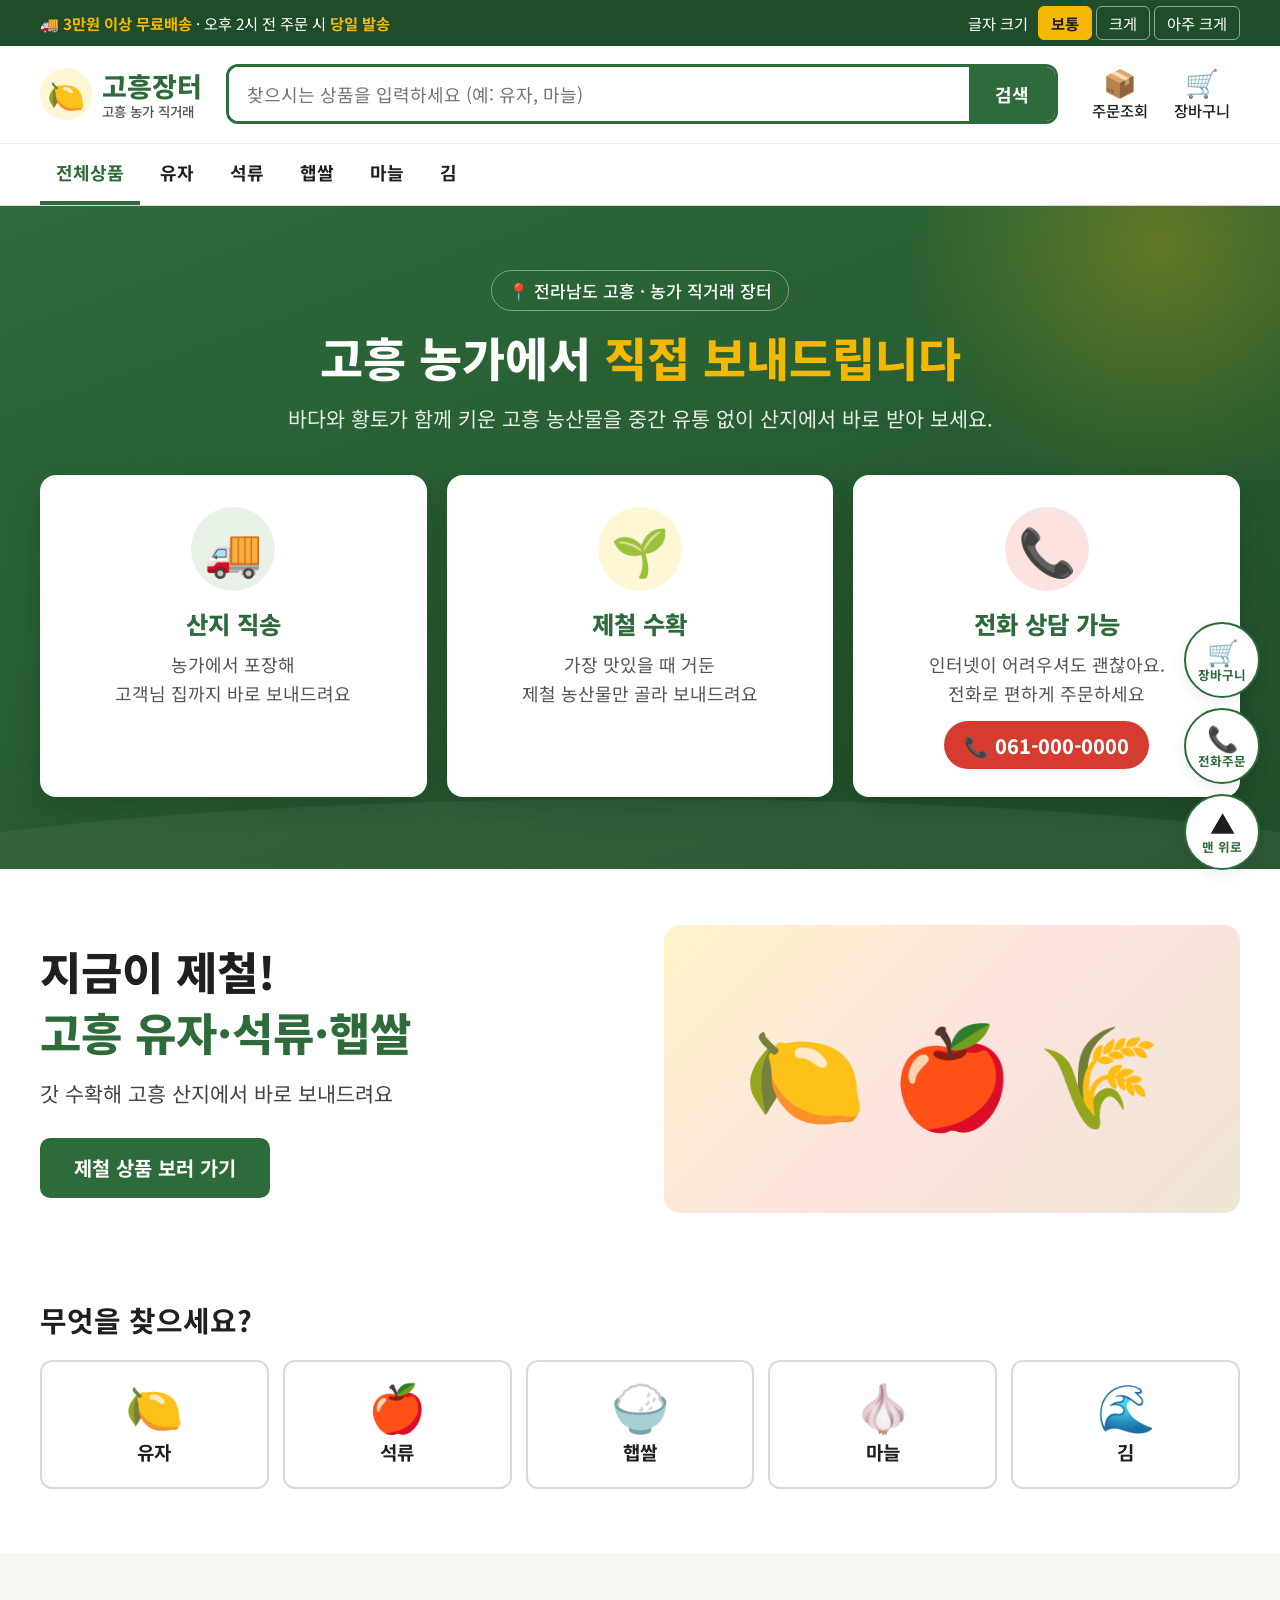
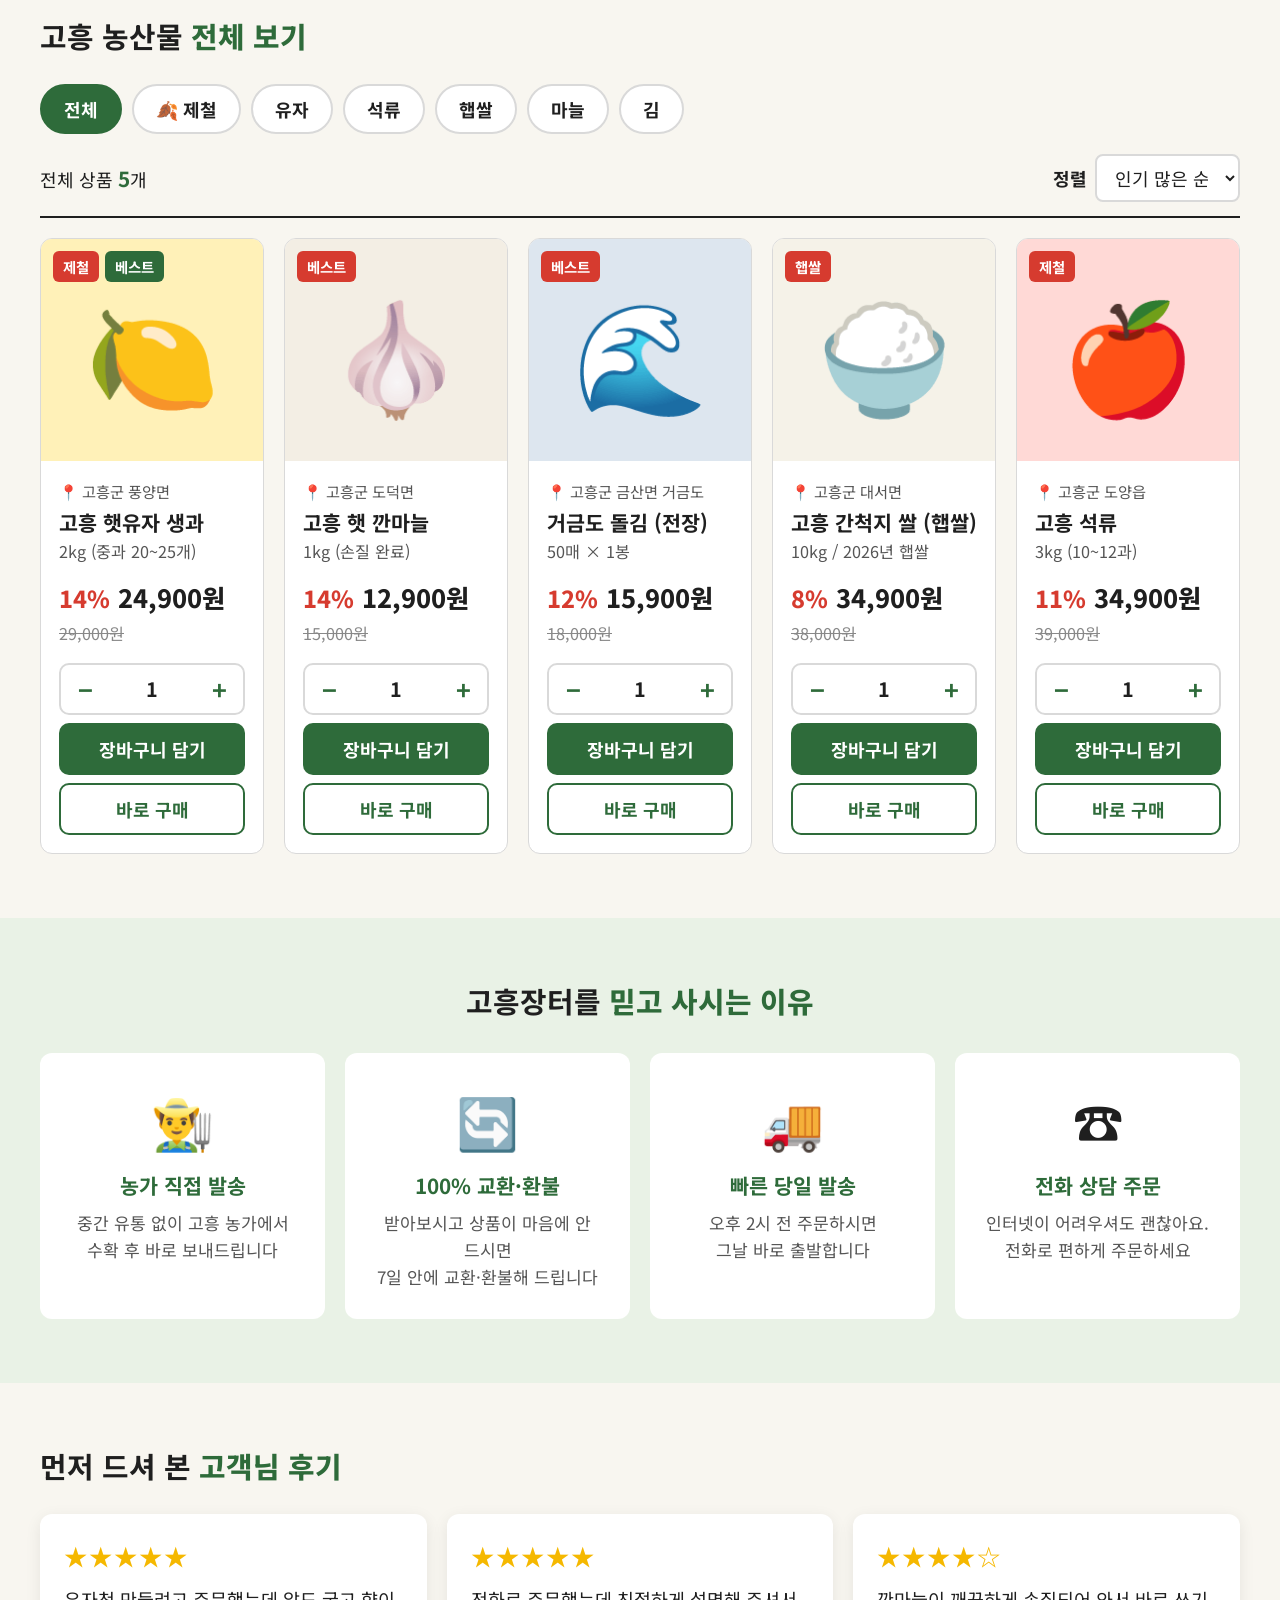
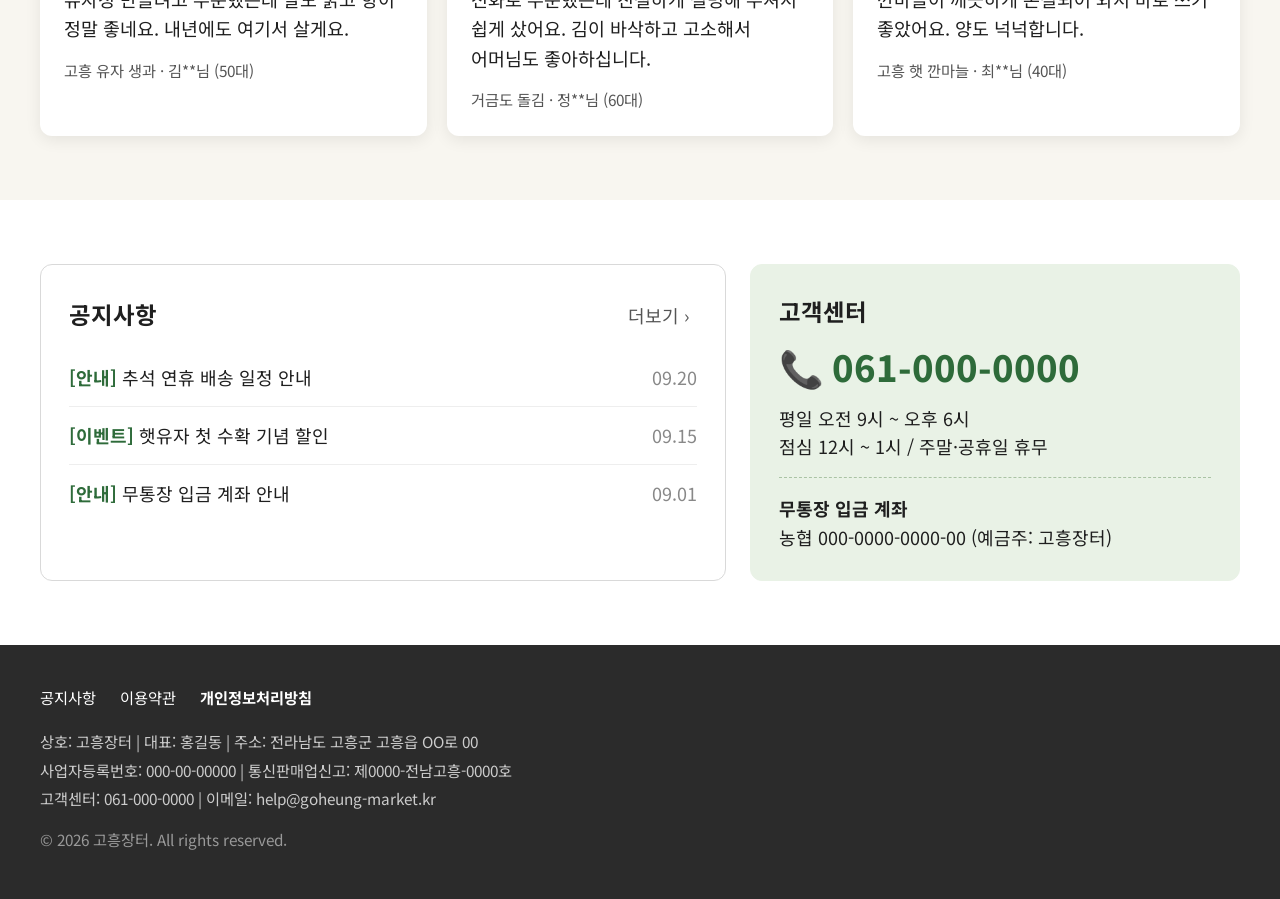
==== commit e3d69ea1: "v1.01 하위 페이지 기본구조, 헤더·내비게이션, 상품 상세 - 기획 문서 추가: PROJECT_PLAN, wireframe, BUILD_SPEC, BUILD_STEPS - 하위" ====
--- a/index.html
+++ b/index.html
@@ -46,10 +46,7 @@
         <button type="submit" class="btn-search">검색</button>
       </form>
 
-      <nav class="util-menu" aria-label="회원 메뉴">
-        <a href="html/login.html" class="util-link">
-          <span class="ico" aria-hidden="true">👤</span>로그인
-        </a>
+      <nav class="util-menu" aria-label="주문 메뉴">
         <a href="html/order-check.html" class="util-link">
           <span class="ico" aria-hidden="true">📦</span>주문조회
         </a>
@@ -261,10 +258,9 @@
   <footer class="footer">
     <div class="inner">
       <ul class="footer-links">
-        <li><a href="html/about.html">회사소개</a></li>
+        <li><a href="html/notice.html">공지사항</a></li>
         <li><a href="html/terms.html">이용약관</a></li>
         <li><a href="html/privacy.html"><strong>개인정보처리방침</strong></a></li>
-        <li><a href="html/guide.html">이용안내</a></li>
       </ul>
       <address class="footer-info">
         <p>상호: 고흥장터 | 대표: 홍길동 | 주소: 전라남도 고흥군 고흥읍 OO로 00</p>
@@ -295,7 +291,7 @@
     <a href="#products"><span aria-hidden="true">📋</span>전체상품</a>
     <button type="button" class="cart-open-btn"><span aria-hidden="true">🛒</span>장바구니<span class="cart-badge" data-cart-count>0</span></button>
     <a href="tel:061-000-0000"><span aria-hidden="true">📞</span>전화주문</a>
-    <a href="html/login.html"><span aria-hidden="true">👤</span>내 정보</a>
+    <a href="html/order-check.html"><span aria-hidden="true">📦</span>주문조회</a>
   </nav>
 
   <!-- ===== 장바구니 패널 ===== -->
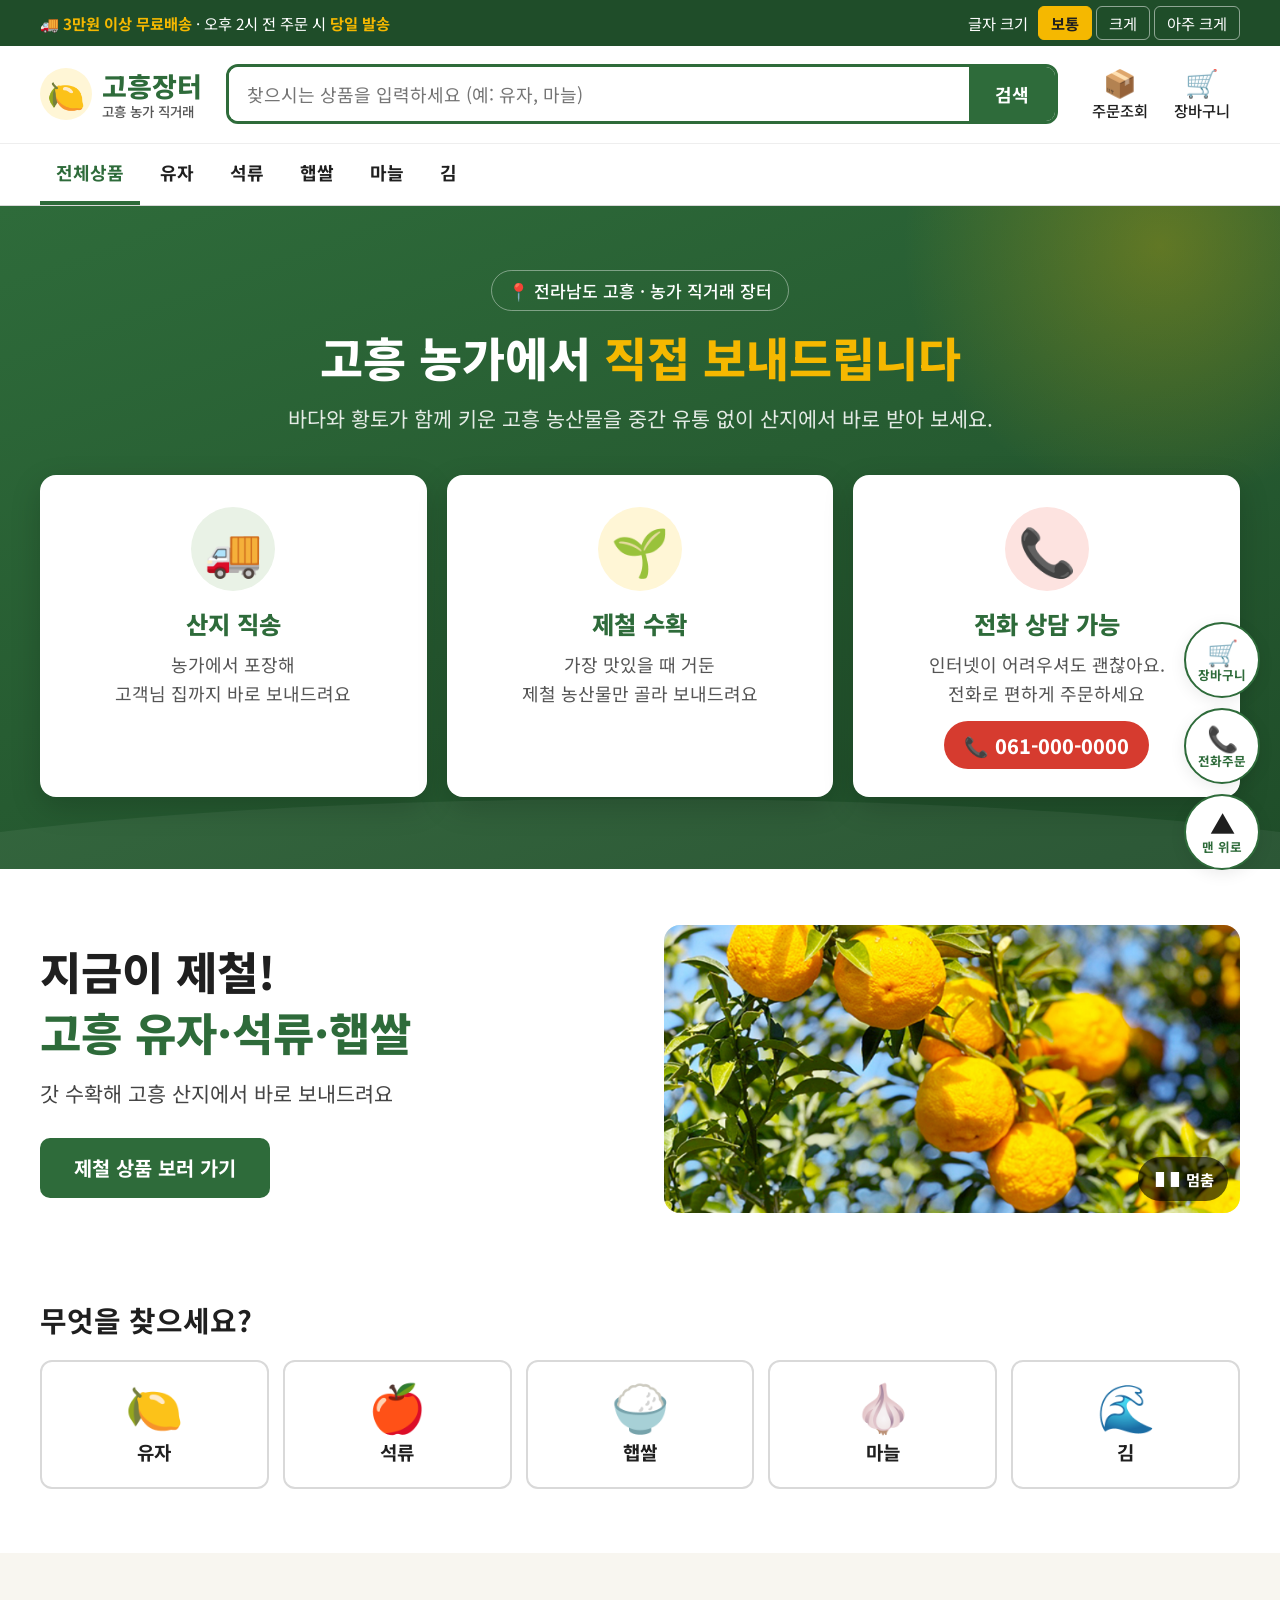
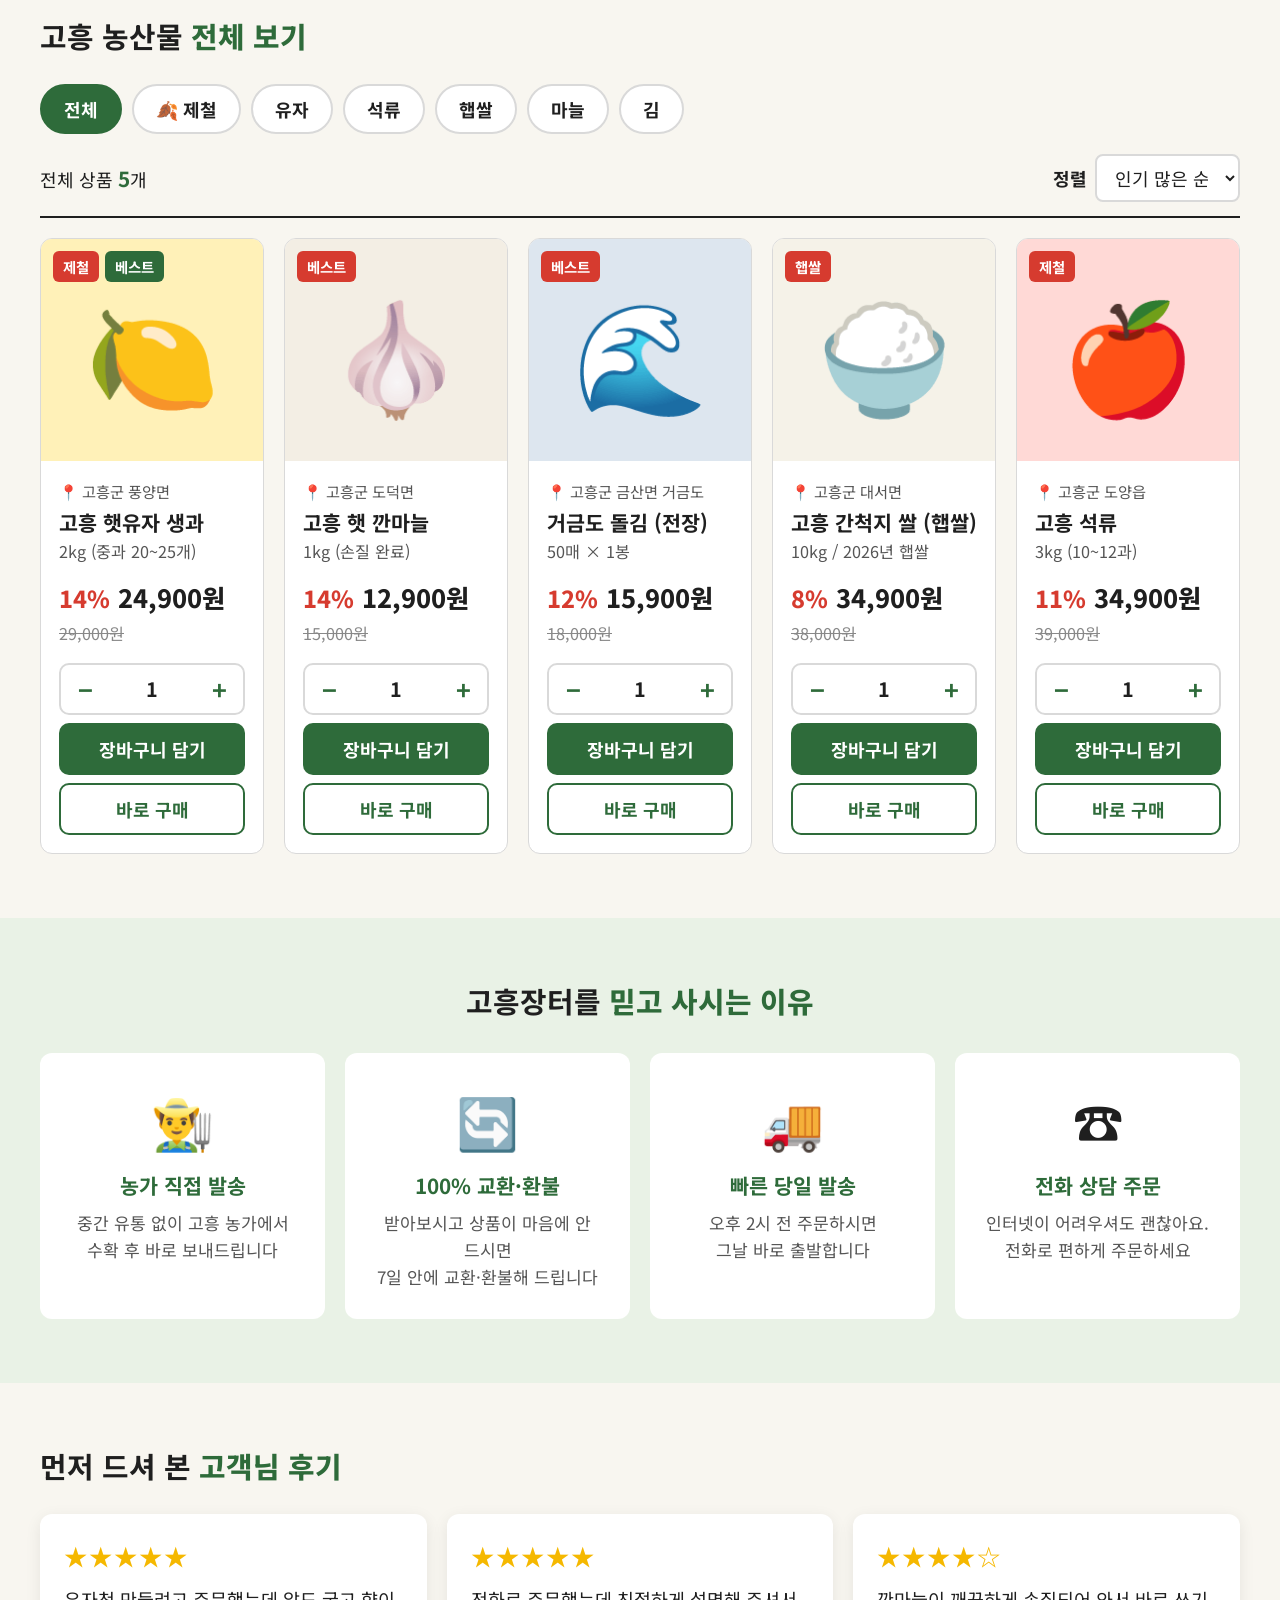
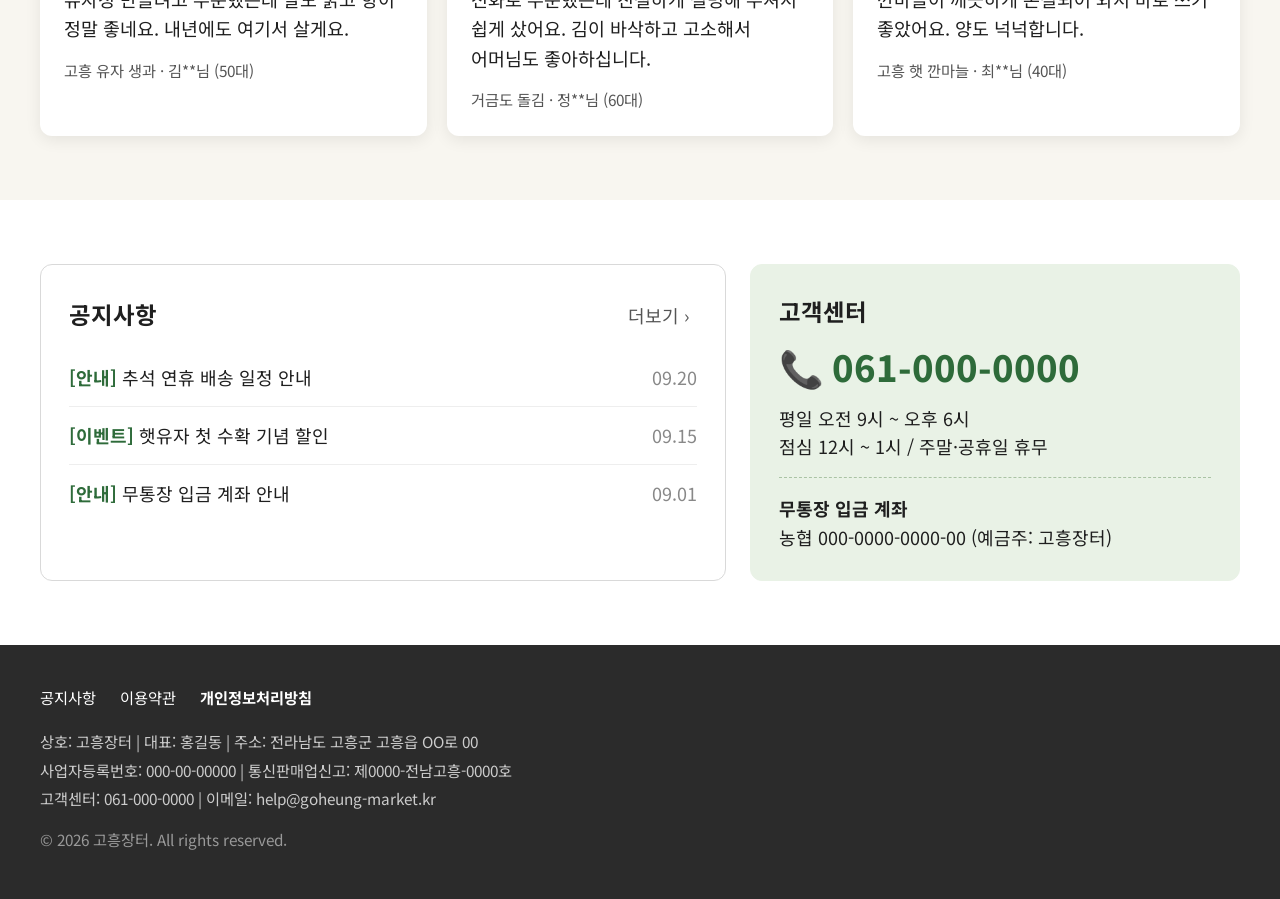
==== commit 3ae4b5ae: "v1.02 Supabase 비회원 주문 설계, 주문 조회 비밀번호, 제철 사진 슬라이드 - Supabase 비회원 주문 설계: 문서(PLAN·SPEC·STEPS·wireframe)" ====
--- a/index.html
+++ b/index.html
@@ -109,10 +109,15 @@
           <p class="season-desc">갓 수확해 고흥 산지에서 바로 보내드려요</p>
           <a href="#products" class="btn btn-primary btn-lg" id="seasonLink">제철 상품 보러 가기</a>
         </div>
-        <div class="season-image">
-          <!-- 대표 상품 사진: img/main/hero-season.jpg 에 넣으면 자동으로 보입니다 -->
+        <!-- 제철 사진 슬라이드: 4초마다 다음 사진으로 바뀝니다 (js/main.js initSeasonSlider)
+             사진을 바꾸거나 추가하려면 아래 img 를 고치면 됩니다. 첫 사진에만 class="is-active" -->
+        <div class="season-image" id="seasonSlider" role="group" aria-roledescription="슬라이드" aria-label="제철 농산물 사진">
           <div class="season-placeholder" aria-hidden="true"><span>🍋</span><span>🍎</span><span>🌾</span></div>
-          <img src="img/main/hero-season.jpg" alt="고흥 제철 농산물 유자, 석류, 햅쌀" onerror="this.remove()">
+          <img class="season-slide is-active" src="img/main/season-yuja.png" alt="나무에 노랗게 익은 고흥 유자">
+          <img class="season-slide" src="img/main/season-pomegranate.png" alt="나무에 붉게 익은 고흥 석류">
+          <img class="season-slide" src="img/main/season-rice.png" alt="손바닥에 담은 고흥 햅쌀">
+          <!-- 움직이는 화면을 멈출 수 있는 버튼 (접근성: 자동으로 바뀌는 화면은 멈출 수 있어야 함) -->
+          <button type="button" class="season-pause" id="seasonPause" aria-pressed="false">❚❚ 멈춤</button>
         </div>
       </div>
     </section>
--- a/css/main.css
+++ b/css/main.css
@@ -78,6 +78,14 @@
 }
 .season-image img {
   position: absolute; inset: 0; width: 100%; height: 100%; object-fit: cover;
+}
+/* 제철 사진 슬라이드: is-active 인 사진만 보이고, 바뀔 때 천천히 겹쳐 나타남 */
+.season-slide { opacity: 0; transition: opacity 0.8s ease; }
+.season-slide.is-active { opacity: 1; }
+.season-pause {
+  position: absolute; right: 12px; bottom: 12px; z-index: 1;
+  min-height: 44px; padding: 0 14px; border: 0; border-radius: 999px;
+  background: rgba(0, 0, 0, 0.6); color: #fff; font-size: 0.85rem; font-weight: 700; cursor: pointer;
 }
 
 /* ---------- 카테고리 바로가기 ---------- */
